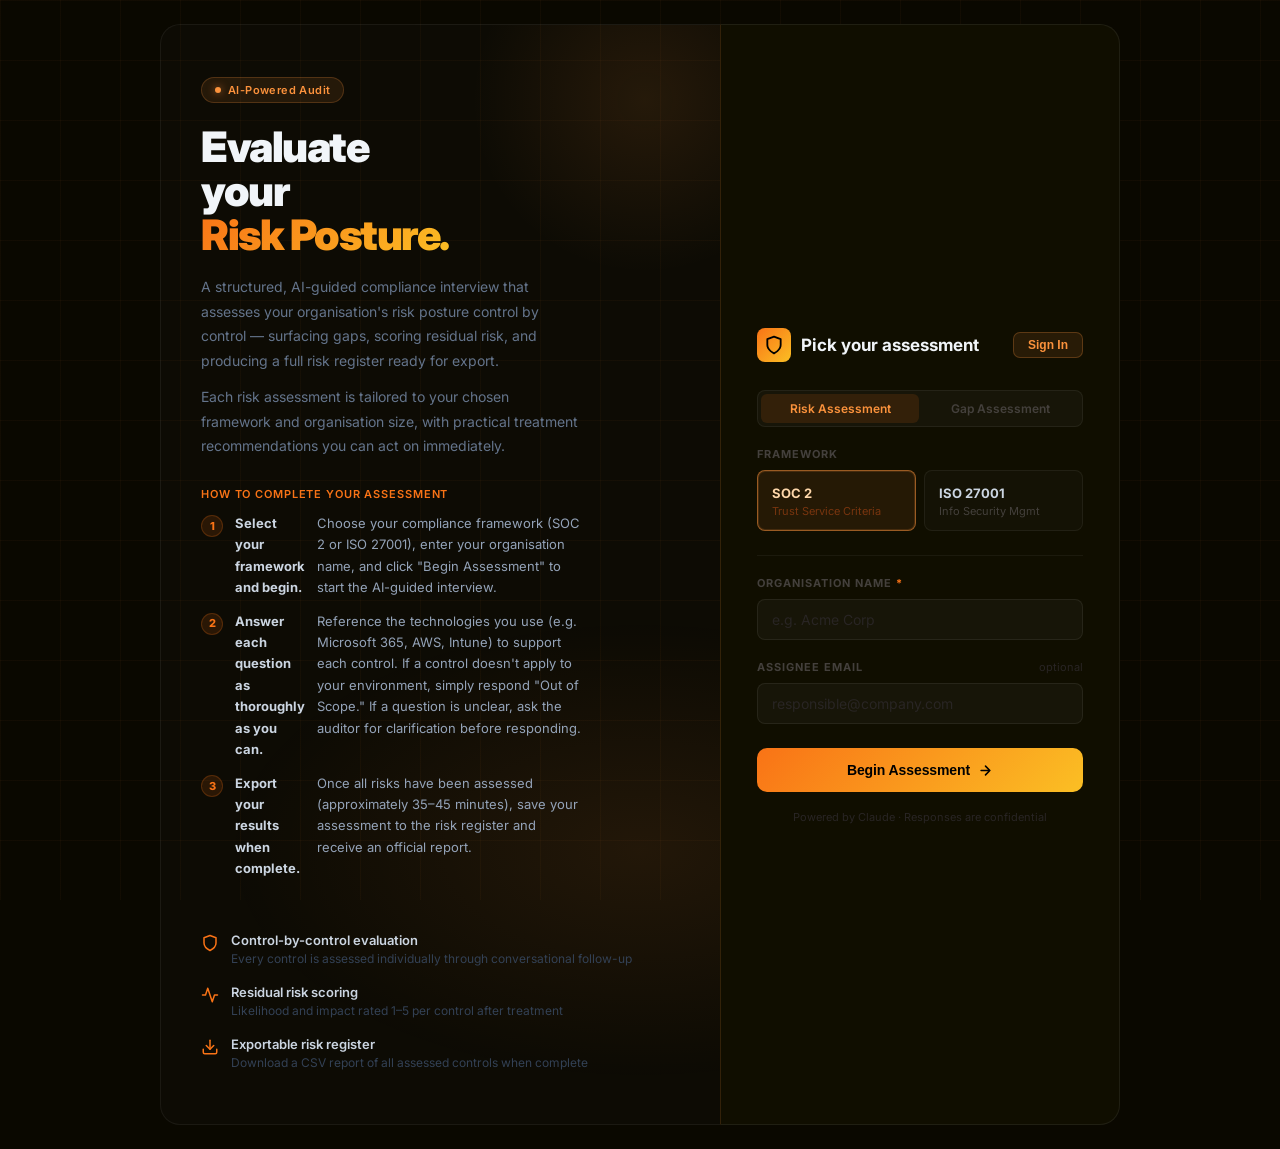
==== templates/index.html @ b74e6c3c "Add landing page setup instructions and a skip-to-end testing shortcut Helps first-time users unders" ====
<!DOCTYPE html>
<html lang="en">
<head>
  <meta charset="UTF-8" />
  <meta name="viewport" content="width=device-width, initial-scale=1.0" />
  <title>Risk Assessment</title>
  <link rel="preconnect" href="https://fonts.googleapis.com" />
  <link rel="preconnect" href="https://fonts.gstatic.com" crossorigin />
  <link href="https://fonts.googleapis.com/css2?family=Inter:wght@400;500;600;700;800;900&display=swap" rel="stylesheet" />
  <link rel="stylesheet" href="/static/style.css" />
  <script>window.USER_EMAIL = {{ user_email | tojson }};</script>
</head>
<body>

  <!-- ── SETUP SCREEN ── -->
  <div id="setup-screen">
    <div class="setup-page">

      <!-- Left hero panel -->
      <div class="hero-panel">
        <div class="hero-badge">
          <span class="badge-dot"></span>
          AI-Powered Audit
        </div>

        <h1 id="hero-title" class="hero-title">
          Evaluate<br>your<br><span class="hero-accent">Risk Posture.</span>
        </h1>

        <p id="hero-body-1" class="hero-body">
          A structured, AI-guided compliance interview that assesses your organisation's
          risk posture control by control — surfacing gaps, scoring residual risk, and
          producing a full risk register ready for export.
        </p>

        <p id="hero-body-2" class="hero-body hero-body-2">
          Each risk assessment is tailored to your chosen framework and organisation size,
          with practical treatment recommendations you can act on immediately.
        </p>

        <div class="hero-instructions">
          <p class="instructions-label">How to complete your assessment</p>
          <ol class="instructions-list">
            <li><strong>Select your framework and begin.</strong> Choose your compliance framework (SOC 2 or ISO 27001), enter your organisation name, and click "Begin Assessment" to start the AI-guided interview.</li>
            <li><strong>Answer each question as thoroughly as you can.</strong> Reference the technologies you use (e.g. Microsoft 365, AWS, Intune) to support each control. If a control doesn't apply to your environment, simply respond "Out of Scope." If a question is unclear, ask the auditor for clarification before responding.</li>
            <li><strong>Export your results when complete.</strong> Once all risks have been assessed (approximately 35–45 minutes), save your assessment to the risk register and receive an official report.</li>
          </ol>
        </div>

        <div class="hero-features">
          <div class="feature-item">
            <svg class="feature-icon" viewBox="0 0 24 24" fill="none" stroke="currentColor" stroke-width="2" stroke-linecap="round" stroke-linejoin="round">
              <path d="M12 22s8-4 8-10V5l-8-3-8 3v7c0 6 8 10 8 10z"/>
            </svg>
            <div>
              <span class="feature-title">Control-by-control evaluation</span>
              <span class="feature-desc">Every control is assessed individually through conversational follow-up</span>
            </div>
          </div>
          <div class="feature-item">
            <svg class="feature-icon" viewBox="0 0 24 24" fill="none" stroke="currentColor" stroke-width="2" stroke-linecap="round" stroke-linejoin="round">
              <polyline points="22 12 18 12 15 21 9 3 6 12 2 12"/>
            </svg>
            <div>
              <span class="feature-title">Residual risk scoring</span>
              <span class="feature-desc">Likelihood and impact rated 1–5 per control after treatment</span>
            </div>
          </div>
          <div class="feature-item">
            <svg class="feature-icon" viewBox="0 0 24 24" fill="none" stroke="currentColor" stroke-width="2" stroke-linecap="round" stroke-linejoin="round">
              <path d="M21 15v4a2 2 0 0 1-2 2H5a2 2 0 0 1-2-2v-4"/><polyline points="7 10 12 15 17 10"/><line x1="12" y1="15" x2="12" y2="3"/>
            </svg>
            <div>
              <span class="feature-title">Exportable risk register</span>
              <span class="feature-desc">Download a CSV report of all assessed controls when complete</span>
            </div>
          </div>
        </div>
      </div>

      <!-- Right form panel -->
      <div class="form-panel">
        <div class="form-panel-header">
          <div class="form-logo">
            <svg width="20" height="20" viewBox="0 0 24 24" fill="none" stroke="currentColor" stroke-width="2.2" stroke-linecap="round" stroke-linejoin="round">
              <path d="M12 22s8-4 8-10V5l-8-3-8 3v7c0 6 8 10 8 10z"/>
            </svg>
          </div>
          <span class="form-panel-title">Pick your assessment</span>
          <div id="auth-header-btn" style="margin-left:auto"></div>
        </div>

        <!-- Mode toggle -->
        <div class="mode-toggle" id="mode-toggle">
          <button class="mode-btn active" data-mode="risk">Risk Assessment</button>
          <button class="mode-btn" data-mode="gap">Gap Assessment</button>
        </div>

        <div class="form-group">
          <label class="field-label">Framework</label>
          <div class="framework-grid">
            <div class="framework-card" data-framework="SOC 2">
              <span class="fw-name">SOC 2 <span class="coming-soon-badge" style="display:none">Coming Soon</span></span>
              <span class="fw-desc">Trust Service Criteria</span>
            </div>
            <div class="framework-card" data-framework="ISO 27001">
              <span class="fw-name">ISO 27001</span>
              <span class="fw-desc">Info Security Mgmt</span>
            </div>
          </div>
        </div>

        <div class="field-divider"></div>

        <div class="form-group">
          <label class="field-label" for="org-name">
            Organisation Name <span class="required">*</span>
          </label>
          <input type="text" id="org-name" placeholder="e.g. Acme Corp" />
        </div>

        <div class="form-group">
          <div class="label-row">
            <label class="field-label" for="assignee">Assignee Email</label>
            <span class="optional-tag">optional</span>
          </div>
          <input type="email" id="assignee" placeholder="responsible@company.com" />
        </div>

        <div id="setup-error" class="error-msg" style="display:none"></div>

        <button id="start-btn" class="btn-primary">
          <span class="btn-inner">
            Begin Assessment
            <svg width="15" height="15" viewBox="0 0 24 24" fill="none" stroke="currentColor" stroke-width="2.5" stroke-linecap="round" stroke-linejoin="round">
              <path d="M5 12h14M12 5l7 7-7 7"/>
            </svg>
          </span>
        </button>

        <div class="form-footer">Powered by Claude · Responses are confidential</div>
      </div>

    </div>
  </div>

  <!-- ── CHAT SCREEN ── -->
  <div id="chat-screen" style="display:none">

    <div class="chat-topbar">
      <div class="topbar-left">
        <div class="topbar-logo">
          <svg width="16" height="16" viewBox="0 0 24 24" fill="none" stroke="currentColor" stroke-width="2.2" stroke-linecap="round" stroke-linejoin="round">
            <path d="M12 22s8-4 8-10V5l-8-3-8 3v7c0 6 8 10 8 10z"/>
          </svg>
        </div>
        <div class="topbar-meta">
          <span class="meta-label">Framework</span>
          <span id="sb-framework" class="meta-value">—</span>
          <span class="topbar-sep">·</span>
          <span class="meta-label">Organisation</span>
          <span id="sb-org" class="meta-value">—</span>
        </div>
      </div>
      <div style="display:flex;align-items:center;gap:8px;">
        <a href="/logout" class="btn-download" style="background:rgba(255,255,255,0.04);border-color:rgba(255,255,255,0.08);color:#64748b;">Sign out</a>
      </div>
    </div>

    <div class="chat-wrapper">

      <div class="chat-progress">
        <div class="progress-header">
          <span>Progress</span>
          <span id="progress-text">0 / 0</span>
        </div>
        <div class="progress-track">
          <div id="progress-bar" class="progress-fill" style="width:0%"></div>
        </div>
      </div>

      <main class="chat-main">
        <div id="messages" class="messages-area"></div>

        <div class="input-area">
          <textarea
            id="answer-input"
            placeholder="Type your answer here… (Press Enter to send, Shift+Enter for new line)"
            rows="3"
            disabled
          ></textarea>
          <button id="send-btn" class="btn-send" disabled onclick="submitAnswer()">Send</button>
        </div>

        <div id="complete-bar" style="display:none">
          <button id="complete-btn" class="btn-complete-large" onclick="completeAndSend()">
            Complete Assessment
          </button>
        </div>
      </main>

    </div>

  </div>

  <!-- ── INSTRUCTIONS MODAL ── -->
  <div id="instructions-backdrop" style="display:none" onclick="handleInstructionsBackdrop(event)">
    <div class="instructions-modal">
      <button class="instructions-close" onclick="closeInstructions(true)">×</button>

      <div class="instructions-header">
        <div class="instructions-icon">
          <svg width="18" height="18" viewBox="0 0 24 24" fill="none" stroke="currentColor" stroke-width="2.2" stroke-linecap="round" stroke-linejoin="round">
            <circle cx="12" cy="12" r="10"/><line x1="12" y1="8" x2="12" y2="12"/><line x1="12" y1="16" x2="12.01" y2="16"/>
          </svg>
        </div>
        <h2 class="instructions-title">Instructions</h2>
      </div>

      <p class="instructions-intro">To help you complete the assessment as efficiently as possible:</p>

      <ol class="instructions-list">
        <li><span>If you are asked about production or operational environments that are not applicable, please respond with Out of Scope so the auditor understands that the control does not apply to your organisation.</span></li>
        <li><span>Where questions ask whether a procedure exists, you may state that appropriate policies and procedures are in place where applicable.</span></li>
        <li><span>Wherever possible, reference the technologies you use to support the relevant control. For example: Microsoft Intune, OneDrive for data transfer, Microsoft 365, AWS, or other tools within your technology stack.</span></li>
        <li><span>If you are unsure about a question, feel free to ask the auditor for clarification before responding.</span></li>
      </ol>

      <div class="instructions-meta">
        The assessment should take approximately <strong>45 minutes to an hour</strong> to complete.
      </div>

      <button class="btn-primary instructions-cta" onclick="closeInstructions(true)">
        <span class="btn-inner">
          Got it — Begin Assessment
          <svg width="15" height="15" viewBox="0 0 24 24" fill="none" stroke="currentColor" stroke-width="2.5" stroke-linecap="round" stroke-linejoin="round">
            <path d="M5 12h14M12 5l7 7-7 7"/>
          </svg>
        </span>
      </button>
    </div>
  </div>

  <!-- ── AUTH MODAL ── -->
  <div id="auth-modal-backdrop" style="display:none" onclick="handleBackdropClick(event)">
    <div class="auth-modal">
      <button class="auth-modal-close" onclick="closeAuthModal()">×</button>

      <div class="auth-tabs">
        <button id="tab-login" class="auth-tab active" onclick="switchAuthTab('login')">Sign In</button>
        <button id="tab-register" class="auth-tab" onclick="switchAuthTab('register')">Register</button>
      </div>

      <!-- Sign In panel -->
      <div id="panel-login" class="auth-tab-panel">
        <div class="form-group">
          <label class="field-label" for="login-email">Email</label>
          <input type="email" id="login-email" placeholder="you@company.com" autocomplete="email" />
        </div>
        <div class="form-group">
          <label class="field-label" for="login-password">Password</label>
          <input type="password" id="login-password" placeholder="••••••••" autocomplete="current-password" />
        </div>
        <div id="login-error" class="error-msg" style="display:none"></div>
        <button class="btn-primary btn-auth" onclick="submitLogin()">
          <span class="btn-inner">Sign In <svg width="14" height="14" viewBox="0 0 24 24" fill="none" stroke="currentColor" stroke-width="2.5" stroke-linecap="round" stroke-linejoin="round"><path d="M5 12h14M12 5l7 7-7 7"/></svg></span>
        </button>
      </div>

      <!-- Register panel -->
      <div id="panel-register" class="auth-tab-panel" style="display:none">
        <div class="form-group">
          <label class="field-label" for="reg-email">Email</label>
          <input type="email" id="reg-email" placeholder="you@company.com" autocomplete="email" />
        </div>
        <div class="form-group">
          <label class="field-label" for="reg-password">Password</label>
          <input type="password" id="reg-password" placeholder="••••••••" autocomplete="new-password" />
        </div>
        <div class="form-group">
          <label class="field-label" for="reg-confirm">Confirm Password</label>
          <input type="password" id="reg-confirm" placeholder="••••••••" autocomplete="new-password" />
        </div>
        <div id="reg-error" class="error-msg" style="display:none"></div>
        <button class="btn-primary btn-auth" onclick="submitRegister()">
          <span class="btn-inner">Create Account <svg width="14" height="14" viewBox="0 0 24 24" fill="none" stroke="currentColor" stroke-width="2.5" stroke-linecap="round" stroke-linejoin="round"><path d="M5 12h14M12 5l7 7-7 7"/></svg></span>
        </button>
      </div>

    </div>
  </div>

  <!-- ── DASHBOARD SCREEN ── -->
  <div id="dashboard-screen" style="display:none">

    <div class="chat-topbar">
      <div class="topbar-left">
        <div class="topbar-logo">
          <svg width="16" height="16" viewBox="0 0 24 24" fill="none" stroke="currentColor" stroke-width="2.2" stroke-linecap="round" stroke-linejoin="round">
            <path d="M12 22s8-4 8-10V5l-8-3-8 3v7c0 6 8 10 8 10z"/>
          </svg>
        </div>
        <div class="topbar-meta">
          <span class="meta-label">Framework</span>
          <span id="dash-framework" class="meta-value">—</span>
          <span class="topbar-sep">·</span>
          <span class="meta-label">Organisation</span>
          <span id="dash-org" class="meta-value">—</span>
        </div>
      </div>
      <a href="/logout" class="btn-download" style="background:rgba(255,255,255,0.04);border-color:rgba(255,255,255,0.08);color:#64748b;">Sign out</a>
    </div>

    <div class="dash-wrapper">

      <div class="dash-header">
        <h2 id="dash-title" class="dash-title">Risk Dashboard</h2>
        <p id="dash-subtitle" class="dash-subtitle"></p>
      </div>

      <div id="dash-sent-banner" class="dash-sent-banner">
        ✓ Your assessment is complete. A full report has been sent to your advisor.
      </div>

      <div id="dash-stats" class="dash-stats"></div>

      <div class="dash-table-wrap">
        <table class="dash-table">
          <thead>
            <tr>
              <th>#</th>
              <th>Risk Name</th>
              <th>Category</th>
              <th>Status</th>
              <th>Residual Risk</th>
              <th>Tool</th>
              <th>Treatment</th>
            </tr>
          </thead>
          <tbody id="dash-tbody"></tbody>
        </table>
      </div>

    </div>
  </div>

  <script src="/static/script.js"></script>
</body>
</html>
---- static/style.css ----
@import url('https://fonts.googleapis.com/css2?family=Inter:wght@400;500;600;700;800;900&display=swap');

*, *::before, *::after { box-sizing: border-box; margin: 0; padding: 0; }

body {
  font-family: 'Inter', -apple-system, BlinkMacSystemFont, "Segoe UI", sans-serif;
  background: #0a0800;
  color: #e2e8f0;
  height: 100vh;
  overflow: auto;
}

/* ── SETUP SCREEN ── */

#setup-screen {
  display: flex;
  align-items: center;
  justify-content: center;
  min-height: 100vh;
  padding: 24px;
  position: relative;
  overflow: visible;
}

/* Background grid */
#setup-screen::before {
  content: '';
  position: fixed;
  inset: 0;
  background-image:
    linear-gradient(rgba(251,146,60,0.04) 1px, transparent 1px),
    linear-gradient(90deg, rgba(251,146,60,0.04) 1px, transparent 1px);
  background-size: 60px 60px;
  pointer-events: none;
}

/* Bottom ambient glow */
#setup-screen::after {
  content: '';
  position: fixed;
  bottom: -200px;
  left: 50%;
  transform: translateX(-50%);
  width: 900px;
  height: 500px;
  background: radial-gradient(ellipse, rgba(251,146,60,0.09) 0%, transparent 65%);
  pointer-events: none;
}

/* Split layout */
.setup-page {
  position: relative;
  z-index: 1;
  display: grid;
  grid-template-columns: 1fr 400px;
  width: 100%;
  max-width: 960px;
  min-height: 580px;
}

/* ── HERO PANEL ── */

.hero-panel {
  padding: 52px 48px 52px 40px;
  display: flex;
  flex-direction: column;
  justify-content: center;
  border: 1px solid rgba(255,255,255,0.06);
  border-right: none;
  border-radius: 20px 0 0 20px;
  background: rgba(255,255,255,0.015);
  position: relative;
  overflow: hidden;
}

/* Top-right glow in hero */
.hero-panel::before {
  content: '';
  position: absolute;
  top: -100px; right: -100px;
  width: 350px;
  height: 350px;
  background: radial-gradient(circle, rgba(251,146,60,0.10) 0%, transparent 70%);
  pointer-events: none;
}

.hero-badge {
  display: inline-flex;
  align-items: center;
  gap: 7px;
  padding: 5px 13px;
  background: rgba(251,146,60,0.1);
  border: 1px solid rgba(251,146,60,0.22);
  border-radius: 99px;
  font-size: 11px;
  font-weight: 600;
  color: #fb923c;
  letter-spacing: 0.4px;
  margin-bottom: 22px;
  width: fit-content;
}

.badge-dot {
  width: 6px;
  height: 6px;
  border-radius: 50%;
  background: #fb923c;
  box-shadow: 0 0 8px rgba(251,146,60,0.7);
  animation: badge-pulse 2s infinite;
}

@keyframes badge-pulse {
  0%, 100% { opacity: 1; }
  50% { opacity: 0.4; }
}

.hero-title {
  font-size: 42px;
  font-weight: 900;
  color: #f1f5f9;
  letter-spacing: -1.5px;
  line-height: 1.05;
  margin-bottom: 18px;
}

.hero-accent {
  background: linear-gradient(135deg, #f97316 0%, #fbbf24 100%);
  -webkit-background-clip: text;
  -webkit-text-fill-color: transparent;
  background-clip: text;
}

.hero-body {
  font-size: 14px;
  color: #64748b;
  line-height: 1.75;
  max-width: 380px;
  margin-bottom: 12px;
}

.hero-body-2 {
  margin-bottom: 28px;
}

/* Instructions */
.hero-instructions {
  margin-bottom: 32px;
}

.instructions-label {
  font-size: 11px;
  font-weight: 600;
  text-transform: uppercase;
  letter-spacing: 0.08em;
  color: #f97316;
  margin-bottom: 12px;
}

.instructions-list {
  list-style: none;
  padding: 0;
  counter-reset: inst;
  display: flex;
  flex-direction: column;
  gap: 12px;
}

.instructions-list li {
  counter-increment: inst;
  display: flex;
  gap: 12px;
  font-size: 13px;
  color: #64748b;
  line-height: 1.6;
  max-width: 380px;
}

.instructions-list li::before {
  content: counter(inst);
  display: flex;
  align-items: center;
  justify-content: center;
  min-width: 20px;
  height: 20px;
  background: rgba(249, 115, 22, 0.12);
  border-radius: 50%;
  font-size: 11px;
  font-weight: 700;
  color: #f97316;
  margin-top: 2px;
}

.instructions-list li strong {
  color: #cbd5e1;
}

/* Feature list */
.hero-features {
  display: flex;
  flex-direction: column;
  gap: 16px;
}

.feature-item {
  display: flex;
  align-items: flex-start;
  gap: 12px;
}

.feature-icon {
  width: 18px;
  height: 18px;
  color: #f97316;
  flex-shrink: 0;
  margin-top: 2px;
}

.feature-title {
  display: block;
  font-size: 13px;
  font-weight: 600;
  color: #cbd5e1;
  margin-bottom: 2px;
}

.feature-desc {
  display: block;
  font-size: 12px;
  color: #334155;
  line-height: 1.5;
}

/* ── FORM PANEL ── */

.form-panel {
  background: #100e00;
  border: 1px solid rgba(255,255,255,0.07);
  border-left: 1px solid rgba(251,146,60,0.15);
  border-radius: 0 20px 20px 0;
  padding: 40px 36px 36px;
  display: flex;
  flex-direction: column;
  justify-content: center;
}

.form-panel-header {
  display: flex;
  align-items: center;
  gap: 10px;
  margin-bottom: 28px;
}

.form-logo {
  width: 34px;
  height: 34px;
  background: linear-gradient(135deg, #f97316, #fbbf24);
  border-radius: 8px;
  display: flex;
  align-items: center;
  justify-content: center;
  color: #000;
  flex-shrink: 0;
}

.form-panel-title {
  font-size: 17px;
  font-weight: 700;
  color: #f1f5f9;
}

.form-group { margin-bottom: 20px; }

.field-label {
  display: block;
  font-size: 11px;
  font-weight: 700;
  text-transform: uppercase;
  letter-spacing: 1px;
  color: #44403c;
  margin-bottom: 9px;
}

.required { color: #f97316; }
.optional-tag { font-size: 11px; color: #292524; }

.label-row {
  display: flex;
  justify-content: space-between;
  align-items: center;
  margin-bottom: 9px;
}
.label-row .field-label { margin-bottom: 0; }

/* ── MODE TOGGLE ── */
.mode-toggle {
  display: flex;
  background: rgba(255,255,255,0.03);
  border: 1px solid rgba(255,255,255,0.06);
  border-radius: 8px;
  padding: 3px;
  gap: 2px;
  margin-bottom: 20px;
}

.mode-btn {
  flex: 1;
  padding: 7px 10px;
  background: none;
  border: none;
  border-radius: 6px;
  font-size: 12px;
  font-weight: 600;
  color: #44403c;
  cursor: pointer;
  transition: all 0.15s;
  font-family: inherit;
}

.mode-btn.active {
  background: rgba(249,115,22,0.12);
  color: #fb923c;
}

.mode-btn:not(.active):hover { color: #64748b; }

/* Framework cards */
.framework-grid {
  display: grid;
  grid-template-columns: 1fr 1fr;
  gap: 8px;
}

.framework-card {
  padding: 14px 14px 12px;
  border: 1px solid rgba(255,255,255,0.06);
  border-radius: 8px;
  cursor: pointer;
  background: rgba(255,255,255,0.02);
  transition: all 0.15s;
}

.framework-card:hover {
  border-color: rgba(251,146,60,0.35);
  background: rgba(251,146,60,0.05);
}

.framework-card.selected {
  border-color: rgba(251,146,60,0.55);
  background: rgba(251,146,60,0.09);
  box-shadow: 0 0 0 1px rgba(251,146,60,0.15) inset;
}

.fw-name {
  display: block;
  font-size: 13px;
  font-weight: 700;
  color: #cbd5e1;
  margin-bottom: 3px;
}

.fw-desc {
  display: block;
  font-size: 11px;
  color: #44403c;
}

.framework-card.selected .fw-name { color: #fed7aa; }
.framework-card.selected .fw-desc { color: #78350f; }

.framework-card.card-disabled {
  cursor: not-allowed;
  opacity: 0.45;
}
.framework-card.card-disabled:hover {
  border-color: rgba(255,255,255,0.06);
  background: rgba(255,255,255,0.02);
}

.coming-soon-badge {
  font-size: 9px;
  font-weight: 700;
  text-transform: uppercase;
  letter-spacing: 0.5px;
  color: #44403c;
  background: rgba(255,255,255,0.05);
  border-radius: 4px;
  padding: 1px 5px;
  margin-left: 4px;
  vertical-align: middle;
}

.field-divider {
  height: 1px;
  background: rgba(255,255,255,0.05);
  margin: 4px 0 20px;
}

/* Inputs */
input {
  width: 100%;
  padding: 11px 14px;
  background: rgba(255,255,255,0.03);
  border: 1px solid rgba(255,255,255,0.07);
  border-radius: 8px;
  font-size: 14px;
  color: #e2e8f0;
  font-family: inherit;
  outline: none;
  transition: all 0.15s;
}

input::placeholder { color: #292524; }

input:focus {
  border-color: rgba(251,146,60,0.45);
  background: rgba(251,146,60,0.04);
  box-shadow: 0 0 0 3px rgba(251,146,60,0.08);
}

/* Error */
.error-msg {
  background: rgba(220,38,38,0.08);
  color: #f87171;
  border: 1px solid rgba(220,38,38,0.2);
  border-radius: 8px;
  padding: 10px 14px;
  font-size: 13px;
  margin-bottom: 14px;
}

/* CTA button */
.btn-primary {
  width: 100%;
  margin-top: 4px;
  padding: 14px;
  background: linear-gradient(135deg, #f97316 0%, #fbbf24 100%);
  color: #000;
  font-size: 14px;
  font-weight: 800;
  border: none;
  border-radius: 10px;
  cursor: pointer;
  letter-spacing: -0.1px;
  transition: all 0.2s;
}

.btn-primary:hover {
  transform: translateY(-1px);
  box-shadow: 0 8px 32px rgba(249,115,22,0.4);
}

.btn-primary:disabled {
  opacity: 0.5;
  cursor: not-allowed;
  transform: none;
  box-shadow: none;
}

.btn-inner {
  display: flex;
  align-items: center;
  justify-content: center;
  gap: 8px;
}

.form-footer {
  text-align: center;
  font-size: 11px;
  color: #292524;
  margin-top: 18px;
}

/* ── CHAT SCREEN ── */

#chat-screen {
  display: flex;
  flex-direction: column;
  height: 100vh;
  background: #0a0800;
  position: relative;
}

#chat-screen::before {
  content: '';
  position: fixed;
  inset: 0;
  background-image:
    linear-gradient(rgba(251,146,60,0.03) 1px, transparent 1px),
    linear-gradient(90deg, rgba(251,146,60,0.03) 1px, transparent 1px);
  background-size: 60px 60px;
  pointer-events: none;
}

.chat-topbar {
  display: flex;
  align-items: center;
  justify-content: space-between;
  padding: 12px 32px;
  border-bottom: 1px solid rgba(255,255,255,0.06);
  flex-shrink: 0;
  position: relative;
  z-index: 1;
}

.topbar-left {
  display: flex;
  align-items: center;
  gap: 12px;
}

.topbar-logo {
  width: 28px;
  height: 28px;
  background: linear-gradient(135deg, #f97316, #fbbf24);
  border-radius: 7px;
  display: flex;
  align-items: center;
  justify-content: center;
  color: #000;
  flex-shrink: 0;
}

.topbar-meta {
  display: flex;
  align-items: center;
  gap: 8px;
}

.topbar-sep { color: #292524; }

.meta-label {
  font-size: 11px;
  text-transform: uppercase;
  letter-spacing: 0.8px;
  color: #44403c;
  font-weight: 600;
}

.meta-value {
  font-size: 13px;
  color: #cbd5e1;
  font-weight: 500;
}

.btn-download {
  padding: 8px 16px;
  background: rgba(251,146,60,0.12);
  color: #fb923c;
  font-size: 13px;
  font-weight: 600;
  border: 1px solid rgba(251,146,60,0.25);
  border-radius: 8px;
  cursor: pointer;
  transition: all 0.15s;
}

.btn-download:hover {
  background: rgba(251,146,60,0.2);
  border-color: rgba(251,146,60,0.4);
}

.chat-wrapper {
  flex: 1;
  display: flex;
  flex-direction: column;
  align-items: center;
  padding: 24px 24px 0;
  overflow: hidden;
  min-height: 0;
  position: relative;
  z-index: 1;
}

/* Progress bar */
.chat-progress {
  width: 100%;
  max-width: 800px;
  margin-bottom: 12px;
}

.progress-header {
  display: flex;
  justify-content: space-between;
  font-size: 11px;
  color: #44403c;
  margin-bottom: 6px;
  font-weight: 600;
  text-transform: uppercase;
  letter-spacing: 0.5px;
}

.progress-track {
  background: rgba(255,255,255,0.06);
  border-radius: 99px;
  height: 4px;
  overflow: hidden;
}

.progress-fill {
  height: 100%;
  background: linear-gradient(90deg, #f97316, #fbbf24);
  border-radius: 99px;
  transition: width 0.4s ease;
}

/* Chat main */
.chat-main {
  width: 100%;
  max-width: 800px;
  flex: 1;
  display: flex;
  flex-direction: column;
  background: #100e00;
  border: 1px solid rgba(255,255,255,0.06);
  border-bottom: none;
  border-radius: 16px 16px 0 0;
  overflow: hidden;
  min-height: 0;
}

.messages-area {
  flex: 1;
  overflow-y: auto;
  padding: 32px 40px;
  display: flex;
  flex-direction: column;
  gap: 20px;
}

.messages-area::-webkit-scrollbar { width: 4px; }
.messages-area::-webkit-scrollbar-track { background: transparent; }
.messages-area::-webkit-scrollbar-thumb { background: rgba(255,255,255,0.08); border-radius: 99px; }

/* Messages */
.message { display: flex; gap: 12px; max-width: 780px; }

.bot-message { align-self: flex-start; }
.user-message { align-self: flex-end; flex-direction: row-reverse; }

.avatar {
  width: 32px;
  height: 32px;
  border-radius: 50%;
  background: rgba(249,115,22,0.12);
  border: 1px solid rgba(249,115,22,0.2);
  display: flex;
  align-items: center;
  justify-content: center;
  flex-shrink: 0;
  margin-top: 4px;
}

.bot-dot {
  width: 10px;
  height: 10px;
  border-radius: 50%;
  background: #f97316;
  box-shadow: 0 0 6px rgba(249,115,22,0.6);
  animation: bot-blink 2s infinite;
}

@keyframes bot-blink {
  0%, 100% { opacity: 1; }
  50% { opacity: 0.3; }
}

.bubble {
  padding: 14px 18px;
  border-radius: 14px;
  font-size: 14px;
  line-height: 1.65;
  max-width: 640px;
}

.bot-message .bubble {
  background: rgba(255,255,255,0.04);
  border: 1px solid rgba(255,255,255,0.07);
  border-top-left-radius: 4px;
  color: #cbd5e1;
}

.user-message .bubble {
  background: linear-gradient(135deg, #f97316, #ea8b00);
  color: #000;
  border-top-right-radius: 4px;
  font-weight: 500;
}

/* Question bubble extras */
.question-number {
  font-size: 11px;
  font-weight: 700;
  text-transform: uppercase;
  letter-spacing: 0.8px;
  color: #f97316;
  margin-bottom: 4px;
}

.question-id {
  font-size: 11px;
  color: #44403c;
  margin-bottom: 8px;
}

.question-text {
  font-size: 15px;
  font-weight: 500;
  color: #e2e8f0;
  line-height: 1.6;
}

/* Control divider */
.control-divider {
  display: flex;
  align-items: center;
  gap: 12px;
  margin: 8px 0;
  color: #44403c;
  font-size: 11px;
  font-weight: 700;
  text-transform: uppercase;
  letter-spacing: 0.8px;
}

.control-divider::before,
.control-divider::after {
  content: "";
  flex: 1;
  height: 1px;
  background: rgba(255,255,255,0.05);
}

/* Assessment bubble */
.assess-bubble { padding: 0 !important; overflow: hidden; min-width: 340px; }

.assess-intro {
  padding: 14px 18px 10px;
  font-size: 14px;
  color: #94a3b8;
  line-height: 1.6;
}

.assess-card {
  border-top: 1px solid rgba(255,255,255,0.06);
  border-bottom: 1px solid rgba(255,255,255,0.06);
  background: rgba(0,0,0,0.2);
}

.assess-header {
  display: flex;
  align-items: center;
  justify-content: space-between;
  gap: 10px;
  padding: 12px 18px;
  border-bottom: 1px solid rgba(255,255,255,0.06);
}

.assess-title {
  font-size: 13px;
  font-weight: 700;
  color: #e2e8f0;
  line-height: 1.4;
}

.assess-body { padding: 4px 0; }

.assess-row {
  display: flex;
  gap: 12px;
  padding: 7px 18px;
  border-bottom: 1px solid rgba(255,255,255,0.04);
  font-size: 13px;
  line-height: 1.5;
}

.assess-row:last-child { border-bottom: none; }

.assess-label {
  width: 100px;
  flex-shrink: 0;
  font-weight: 600;
  color: #44403c;
  font-size: 12px;
}

.assess-value { color: #94a3b8; }

.assess-footer {
  padding: 10px 18px;
  font-size: 12px;
  color: #44403c;
  font-style: italic;
}

/* Badges */
.badge {
  display: inline-block;
  padding: 2px 10px;
  border-radius: 99px;
  font-size: 11px;
  font-weight: 700;
  text-transform: uppercase;
  letter-spacing: 0.5px;
}

.badge-open     { background: rgba(220,38,38,0.15);  color: #f87171; }
.badge-assessed { background: rgba(251,146,60,0.15); color: #fb923c; }
.badge-treated  { background: rgba(34,197,94,0.12);  color: #4ade80; }
.badge-closed   { background: rgba(99,102,241,0.12); color: #a5b4fc; }

/* Gap assessment status badges */
.badge-compliant    { background: rgba(34,197,94,0.12);   color: #4ade80; }
.badge-noncompliant { background: rgba(220,38,38,0.15);   color: #f87171; }
.badge-partial      { background: rgba(251,146,60,0.15);  color: #fb923c; }
.badge-review       { background: rgba(59,130,246,0.12);  color: #93c5fd; }
.badge-na           { background: rgba(99,102,241,0.12);  color: #a5b4fc; }

/* Gap assessment nature badges */
.badge-nature-major { background: rgba(220,38,38,0.10);   color: #fca5a5; }
.badge-nature-minor { background: rgba(234,179,8,0.12);   color: #fde047; }
.badge-nature-obs   { background: rgba(59,130,246,0.10);  color: #93c5fd; }
.badge-nature-ofi   { background: rgba(34,197,94,0.10);   color: #86efac; }

/* ── SECTION BANNER ── */
.section-banner {
  display: flex;
  align-items: center;
  gap: 14px;
  margin: 20px 0 4px;
}

.section-banner::before,
.section-banner::after {
  content: "";
  flex: 1;
  height: 1px;
  background: rgba(249,115,22,0.22);
}

.section-banner-text {
  font-size: 10px;
  font-weight: 800;
  letter-spacing: 2.5px;
  color: #f97316;
  white-space: nowrap;
}

.ack-name {
  font-style: italic;
  color: #44403c;
  font-size: 13px;
  margin-top: 6px;
  line-height: 1.5;
}

/* Typing dots */
.thinking .bubble {
  display: flex;
  gap: 5px;
  align-items: center;
  padding: 18px;
}

.dot {
  width: 7px;
  height: 7px;
  background: #44403c;
  border-radius: 50%;
  animation: bounce 1.2s infinite;
}

.dot:nth-child(2) { animation-delay: 0.2s; }
.dot:nth-child(3) { animation-delay: 0.4s; }

@keyframes bounce {
  0%, 60%, 100% { transform: translateY(0); }
  30% { transform: translateY(-6px); }
}

/* Input area */
.input-area {
  padding: 16px 40px 24px;
  background: #100e00;
  border-top: 1px solid rgba(255,255,255,0.06);
  display: flex;
  gap: 12px;
  align-items: flex-end;
}

#answer-input {
  flex: 1;
  padding: 12px 16px;
  background: rgba(255,255,255,0.03);
  border: 1px solid rgba(255,255,255,0.07);
  border-radius: 10px;
  font-size: 14px;
  font-family: inherit;
  resize: none;
  outline: none;
  line-height: 1.5;
  transition: all 0.15s;
  color: #e2e8f0;
}

#answer-input::placeholder { color: #292524; }

#answer-input:focus {
  border-color: rgba(251,146,60,0.4);
  background: rgba(251,146,60,0.04);
  box-shadow: 0 0 0 3px rgba(251,146,60,0.07);
}

#answer-input:disabled { opacity: 0.4; cursor: not-allowed; }

.btn-send {
  padding: 12px 24px;
  background: linear-gradient(135deg, #f97316, #fbbf24);
  color: #000;
  font-size: 14px;
  font-weight: 800;
  border: none;
  border-radius: 10px;
  cursor: pointer;
  transition: all 0.2s;
  white-space: nowrap;
}

.btn-send:hover:not(:disabled) {
  transform: translateY(-1px);
  box-shadow: 0 6px 20px rgba(249,115,22,0.35);
}

.btn-send:disabled { opacity: 0.4; cursor: not-allowed; transform: none; }

/* Completion card */
.completion-card { font-size: 14px; line-height: 1.7; color: #94a3b8; }
.completion-card h3 { font-size: 17px; margin-bottom: 10px; color: #f1f5f9; }
.completion-card strong { color: #e2e8f0; }
.stat-grid {
  display: grid;
  grid-template-columns: 1fr 1fr;
  gap: 8px;
  margin-top: 14px;
}
.stat-box {
  background: rgba(0,0,0,0.2);
  border: 1px solid rgba(255,255,255,0.06);
  border-radius: 10px;
  padding: 12px 14px;
}
.stat-box .stat-num { font-size: 22px; font-weight: 800; color: #f97316; }
.stat-box .stat-label { font-size: 12px; color: #44403c; margin-top: 2px; }

/* ── COMPLETE BAR ── */
#complete-bar {
  padding: 20px 40px 28px;
  background: #100e00;
  border-top: 1px solid rgba(255,255,255,0.06);
  display: flex;
  justify-content: flex-end;
}

.btn-complete-large {
  padding: 18px 48px;
  background: linear-gradient(135deg, #f97316 0%, #fbbf24 100%);
  color: #000;
  font-size: 16px;
  font-weight: 800;
  border: none;
  border-radius: 12px;
  cursor: pointer;
  letter-spacing: -0.1px;
  box-shadow: 0 4px 24px rgba(249,115,22,0.5);
  animation: complete-pulse 2s ease-in-out infinite;
  transition: transform 0.2s, box-shadow 0.2s;
}

.btn-complete-large:hover {
  background: linear-gradient(135deg, #ea6c0a 0%, #f5b217 100%);
  transform: translateY(-2px);
  box-shadow: 0 10px 36px rgba(249,115,22,0.65);
  animation: none;
}

.btn-complete-large:disabled {
  opacity: 0.6;
  cursor: not-allowed;
  transform: none;
  animation: none;
}

@keyframes complete-pulse {
  0%, 100% { box-shadow: 0 4px 24px rgba(249,115,22,0.5); }
  50%       { box-shadow: 0 4px 36px rgba(249,115,22,0.8); }
}

/* ── INSTRUCTIONS MODAL ── */
#instructions-backdrop {
  position: fixed;
  inset: 0;
  background: rgba(0,0,0,0.65);
  backdrop-filter: blur(6px);
  -webkit-backdrop-filter: blur(6px);
  z-index: 200;
  display: flex;
  align-items: center;
  justify-content: center;
  padding: 24px;
}

.instructions-modal {
  position: relative;
  width: 100%;
  max-width: 520px;
  background: rgba(16,14,0,0.78);
  backdrop-filter: blur(24px);
  -webkit-backdrop-filter: blur(24px);
  border: 1px solid rgba(255,255,255,0.10);
  border-radius: 18px;
  padding: 36px 36px 32px;
  box-shadow: 0 32px 80px rgba(0,0,0,0.6), inset 0 1px 0 rgba(255,255,255,0.06);
}

.instructions-close {
  position: absolute;
  top: 14px;
  right: 16px;
  background: none;
  border: none;
  color: #44403c;
  font-size: 22px;
  cursor: pointer;
  line-height: 1;
  padding: 2px 6px;
  border-radius: 4px;
  transition: color 0.15s;
}
.instructions-close:hover { color: #94a3b8; }

.instructions-header {
  display: flex;
  align-items: center;
  gap: 10px;
  margin-bottom: 20px;
}

.instructions-icon {
  width: 34px;
  height: 34px;
  background: rgba(249,115,22,0.12);
  border: 1px solid rgba(249,115,22,0.22);
  border-radius: 9px;
  display: flex;
  align-items: center;
  justify-content: center;
  color: #f97316;
  flex-shrink: 0;
}

.instructions-title {
  font-size: 20px;
  font-weight: 800;
  color: #f1f5f9;
  letter-spacing: -0.4px;
}

.instructions-intro {
  font-size: 13px;
  color: #64748b;
  margin-bottom: 16px;
  line-height: 1.6;
}

.instructions-list {
  list-style: none;
  counter-reset: inst;
  display: flex;
  flex-direction: column;
  gap: 12px;
  margin-bottom: 20px;
  padding: 0;
}

.instructions-list li {
  counter-increment: inst;
  display: flex;
  gap: 12px;
  font-size: 13px;
  color: #94a3b8;
  line-height: 1.65;
}

.instructions-list li::before {
  content: counter(inst);
  flex-shrink: 0;
  width: 22px;
  height: 22px;
  background: rgba(249,115,22,0.12);
  border: 1px solid rgba(249,115,22,0.22);
  border-radius: 50%;
  font-size: 11px;
  font-weight: 800;
  color: #f97316;
  display: flex;
  align-items: center;
  justify-content: center;
  margin-top: 2px;
}

.instructions-list strong { display: inline; color: #e2e8f0; font-weight: 700; }

.instructions-meta {
  background: rgba(255,255,255,0.03);
  border: 1px solid rgba(255,255,255,0.07);
  border-radius: 10px;
  padding: 12px 16px;
  font-size: 13px;
  color: #64748b;
  line-height: 1.6;
  margin-bottom: 24px;
}

.instructions-meta strong { color: #cbd5e1; }

.instructions-cta { margin-top: 0; }

/* ── DASHBOARD SCREEN ── */

#dashboard-screen {
  display: flex;
  flex-direction: column;
  height: 100vh;
  background: #0a0800;
  position: relative;
}

#dashboard-screen::before {
  content: '';
  position: fixed;
  inset: 0;
  background-image:
    linear-gradient(rgba(251,146,60,0.03) 1px, transparent 1px),
    linear-gradient(90deg, rgba(251,146,60,0.03) 1px, transparent 1px);
  background-size: 60px 60px;
  pointer-events: none;
}

.dash-wrapper {
  flex: 1;
  overflow-y: auto;
  padding: 32px 32px 48px;
  display: flex;
  flex-direction: column;
  align-items: center;
  gap: 24px;
  position: relative;
  z-index: 1;
}

.dash-wrapper::-webkit-scrollbar { width: 4px; }
.dash-wrapper::-webkit-scrollbar-track { background: transparent; }
.dash-wrapper::-webkit-scrollbar-thumb { background: rgba(255,255,255,0.08); border-radius: 99px; }

.dash-header {
  width: 100%;
  max-width: 900px;
}

.dash-title {
  font-size: 26px;
  font-weight: 900;
  color: #f1f5f9;
  letter-spacing: -0.8px;
  margin-bottom: 4px;
}

.dash-subtitle {
  font-size: 13px;
  color: #44403c;
}

.dash-sent-banner {
  width: 100%;
  max-width: 900px;
  padding: 12px 18px;
  background: rgba(34,197,94,0.08);
  border: 1px solid rgba(34,197,94,0.2);
  border-radius: 10px;
  font-size: 13px;
  font-weight: 600;
  color: #4ade80;
}

.dash-stats {
  width: 100%;
  max-width: 900px;
  display: grid;
  grid-template-columns: repeat(6, 1fr);
  gap: 10px;
}

.dash-table-wrap {
  width: 100%;
  max-width: 900px;
  border: 1px solid rgba(255,255,255,0.06);
  border-radius: 12px;
  overflow: hidden;
}

.dash-table {
  width: 100%;
  border-collapse: collapse;
  font-size: 13px;
}

.dash-table thead {
  background: rgba(0,0,0,0.3);
  border-bottom: 1px solid rgba(255,255,255,0.07);
}

.dash-table th {
  padding: 10px 14px;
  text-align: left;
  font-size: 10px;
  font-weight: 700;
  text-transform: uppercase;
  letter-spacing: 0.8px;
  color: #44403c;
  white-space: nowrap;
}

.dash-table tbody tr {
  border-bottom: 1px solid rgba(255,255,255,0.04);
  transition: background 0.1s;
}

.dash-table tbody tr:last-child { border-bottom: none; }

.dash-table tbody tr:hover { background: rgba(255,255,255,0.02); }

.dash-table td {
  padding: 11px 14px;
  vertical-align: top;
  color: #94a3b8;
  line-height: 1.5;
}

.dash-num  { color: #44403c; font-size: 12px; width: 32px; }
.dash-name { color: #e2e8f0; font-weight: 600; max-width: 180px; }
.dash-category {
  font-size: 11px;
  font-weight: 600;
  color: #64748b;
  text-transform: uppercase;
  letter-spacing: 0.4px;
}
.dash-risk { white-space: nowrap; font-size: 12px; }
.dash-tool { color: #fb923c; font-size: 12px; max-width: 130px; }
.dash-treatment { max-width: 240px; font-size: 12px; color: #64748b; }

/* ── AUTH HEADER BUTTON ── */
.auth-signin-btn {
  padding: 5px 14px;
  background: rgba(251,146,60,0.1);
  color: #fb923c;
  font-size: 12px;
  font-weight: 700;
  border: 1px solid rgba(251,146,60,0.25);
  border-radius: 7px;
  cursor: pointer;
  transition: all 0.15s;
  white-space: nowrap;
}
.auth-signin-btn:hover {
  background: rgba(251,146,60,0.18);
  border-color: rgba(251,146,60,0.45);
}
.auth-user-email {
  font-size: 11px;
  color: #44403c;
  margin-right: 8px;
}
.auth-signout-link {
  font-size: 12px;
  color: #44403c;
  text-decoration: none;
  transition: color 0.15s;
}
.auth-signout-link:hover { color: #94a3b8; }

/* ── AUTH MODAL ── */
#auth-modal-backdrop {
  position: fixed;
  inset: 0;
  background: rgba(0,0,0,0.7);
  backdrop-filter: blur(4px);
  z-index: 100;
  display: flex;
  align-items: center;
  justify-content: center;
  padding: 24px;
}

.auth-modal {
  background: #100e00;
  border: 1px solid rgba(251,146,60,0.2);
  border-radius: 16px;
  padding: 32px 32px 28px;
  width: 100%;
  max-width: 400px;
  position: relative;
  box-shadow: 0 24px 80px rgba(0,0,0,0.6);
}

.auth-modal-close {
  position: absolute;
  top: 14px;
  right: 16px;
  background: none;
  border: none;
  color: #44403c;
  font-size: 22px;
  cursor: pointer;
  line-height: 1;
  padding: 2px 6px;
  border-radius: 4px;
  transition: color 0.15s;
}
.auth-modal-close:hover { color: #94a3b8; }

.auth-tabs {
  display: flex;
  gap: 4px;
  margin-bottom: 24px;
  background: rgba(255,255,255,0.03);
  border: 1px solid rgba(255,255,255,0.06);
  border-radius: 8px;
  padding: 3px;
}

.auth-tab {
  flex: 1;
  padding: 7px;
  background: none;
  border: none;
  border-radius: 6px;
  font-size: 13px;
  font-weight: 600;
  color: #44403c;
  cursor: pointer;
  transition: all 0.15s;
}
.auth-tab.active {
  background: rgba(251,146,60,0.12);
  color: #fb923c;
}

.auth-tab-panel .form-group { margin-bottom: 16px; }

.btn-auth {
  margin-top: 8px;
}
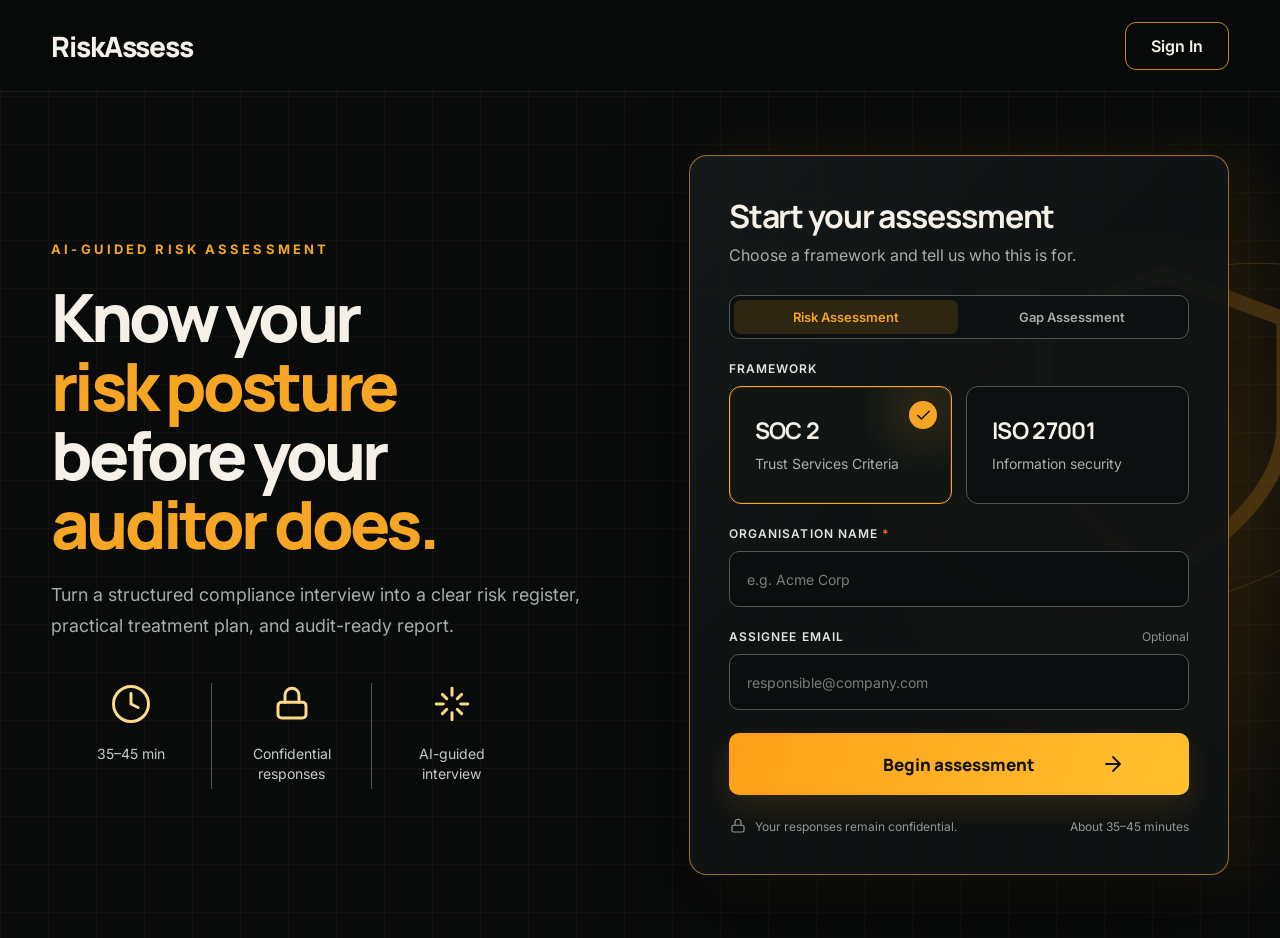
==== commit b16ab18b: "Redesign landing page to match new reference mockup Ports the provided reference stylesheet (CSS cus" ====
--- a/templates/index.html
+++ b/templates/index.html
@@ -6,7 +6,7 @@
   <title>Risk Assessment</title>
   <link rel="preconnect" href="https://fonts.googleapis.com" />
   <link rel="preconnect" href="https://fonts.gstatic.com" crossorigin />
-  <link href="https://fonts.googleapis.com/css2?family=Inter:wght@400;500;600;700;800;900&display=swap" rel="stylesheet" />
+  <link href="https://fonts.googleapis.com/css2?family=Inter:wght@400;500;600;700;800;900&family=Manrope:wght@700;800&display=swap" rel="stylesheet" />
   <link rel="stylesheet" href="/static/style.css" />
   <script>window.USER_EMAIL = {{ user_email | tojson }};</script>
 </head>
@@ -14,134 +14,123 @@
 
   <!-- ── SETUP SCREEN ── -->
   <div id="setup-screen">
-    <div class="setup-page">
-
-      <!-- Left hero panel -->
-      <div class="hero-panel">
-        <div class="hero-badge">
-          <span class="badge-dot"></span>
-          AI-Powered Audit
-        </div>
-
-        <h1 id="hero-title" class="hero-title">
-          Evaluate<br>your<br><span class="hero-accent">Risk Posture.</span>
+
+    <header class="site-header">
+      <a href="/" class="brand">RiskAssess</a>
+      <nav class="site-nav"></nav>
+      <div id="auth-header-btn"></div>
+    </header>
+
+    <main class="hero">
+      <div class="hero__content">
+        <p class="eyebrow">AI-Guided Risk Assessment</p>
+
+        <h1 id="hero-title">
+          Know your
+          <span>risk posture</span>
+          before your
+          <span>auditor does.</span>
         </h1>
 
-        <p id="hero-body-1" class="hero-body">
-          A structured, AI-guided compliance interview that assesses your organisation's
-          risk posture control by control — surfacing gaps, scoring residual risk, and
-          producing a full risk register ready for export.
+        <p id="hero-body-1" class="hero__summary">
+          Turn a structured compliance interview into a clear risk register, practical
+          treatment plan, and audit-ready report.
         </p>
 
-        <p id="hero-body-2" class="hero-body hero-body-2">
-          Each risk assessment is tailored to your chosen framework and organisation size,
-          with practical treatment recommendations you can act on immediately.
-        </p>
-
-        <div class="hero-instructions">
-          <p class="instructions-label">How to complete your assessment</p>
-          <ol class="instructions-list">
-            <li><strong>Select your framework and begin.</strong> Choose your compliance framework (SOC 2 or ISO 27001), enter your organisation name, and click "Begin Assessment" to start the AI-guided interview.</li>
-            <li><strong>Answer each question as thoroughly as you can.</strong> Reference the technologies you use (e.g. Microsoft 365, AWS, Intune) to support each control. If a control doesn't apply to your environment, simply respond "Out of Scope." If a question is unclear, ask the auditor for clarification before responding.</li>
-            <li><strong>Export your results when complete.</strong> Once all risks have been assessed (approximately 35–45 minutes), save your assessment to the risk register and receive an official report.</li>
-          </ol>
-        </div>
-
-        <div class="hero-features">
-          <div class="feature-item">
-            <svg class="feature-icon" viewBox="0 0 24 24" fill="none" stroke="currentColor" stroke-width="2" stroke-linecap="round" stroke-linejoin="round">
-              <path d="M12 22s8-4 8-10V5l-8-3-8 3v7c0 6 8 10 8 10z"/>
+        <div class="trust-signals">
+          <div class="trust-signal">
+            <svg viewBox="0 0 24 24">
+              <circle cx="12" cy="12" r="10"/><polyline points="12 6 12 12 16 14"/>
             </svg>
-            <div>
-              <span class="feature-title">Control-by-control evaluation</span>
-              <span class="feature-desc">Every control is assessed individually through conversational follow-up</span>
+            <span>35–45 min</span>
+          </div>
+          <div class="trust-signal">
+            <svg viewBox="0 0 24 24">
+              <rect x="4" y="11" width="16" height="9" rx="2"/><path d="M8 11V7a4 4 0 0 1 8 0v4"/>
+            </svg>
+            <span>Confidential responses</span>
+          </div>
+          <div class="trust-signal">
+            <svg viewBox="0 0 24 24">
+              <path d="M12 3v4M12 17v4M3 12h4M17 12h4M6.5 6.5l2.5 2.5M15 15l2.5 2.5M6.5 17.5L9 15M15 9l2.5-2.5"/>
+            </svg>
+            <span>AI-guided interview</span>
+          </div>
+        </div>
+      </div>
+
+      <div class="shield-art">
+        <div class="shield-art__orbit"></div>
+        <svg viewBox="0 0 24 24">
+          <path d="M12 22s8-4 8-10V5l-8-3-8 3v7c0 6 8 10 8 10z"/>
+        </svg>
+      </div>
+
+      <div class="assessment-card">
+        <div class="assessment-card__intro">
+          <h2>Start your assessment</h2>
+          <p>Choose a framework and tell us who this is for.</p>
+        </div>
+
+        <form class="assessment-form" onsubmit="return false">
+          <div class="mode-toggle" id="mode-toggle">
+            <button type="button" class="mode-btn active" data-mode="risk">Risk Assessment</button>
+            <button type="button" class="mode-btn" data-mode="gap">Gap Assessment</button>
+          </div>
+
+          <fieldset class="framework-fieldset">
+            <legend>Framework</legend>
+            <div class="framework-options">
+              <label class="framework-option" data-framework="SOC 2">
+                <input type="radio" name="framework" value="SOC 2" checked />
+                <span class="framework-option__check">
+                  <svg viewBox="0 0 24 24"><polyline points="20 6 9 17 4 12"/></svg>
+                </span>
+                <span class="framework-option__name">SOC 2 <span class="coming-soon-badge" style="display:none">Coming Soon</span></span>
+                <span class="framework-option__description">Trust Services Criteria</span>
+              </label>
+              <label class="framework-option" data-framework="ISO 27001">
+                <input type="radio" name="framework" value="ISO 27001" />
+                <span class="framework-option__check">
+                  <svg viewBox="0 0 24 24"><polyline points="20 6 9 17 4 12"/></svg>
+                </span>
+                <span class="framework-option__name">ISO 27001</span>
+                <span class="framework-option__description">Information security</span>
+              </label>
             </div>
-          </div>
-          <div class="feature-item">
-            <svg class="feature-icon" viewBox="0 0 24 24" fill="none" stroke="currentColor" stroke-width="2" stroke-linecap="round" stroke-linejoin="round">
-              <polyline points="22 12 18 12 15 21 9 3 6 12 2 12"/>
-            </svg>
-            <div>
-              <span class="feature-title">Residual risk scoring</span>
-              <span class="feature-desc">Likelihood and impact rated 1–5 per control after treatment</span>
-            </div>
-          </div>
-          <div class="feature-item">
-            <svg class="feature-icon" viewBox="0 0 24 24" fill="none" stroke="currentColor" stroke-width="2" stroke-linecap="round" stroke-linejoin="round">
-              <path d="M21 15v4a2 2 0 0 1-2 2H5a2 2 0 0 1-2-2v-4"/><polyline points="7 10 12 15 17 10"/><line x1="12" y1="15" x2="12" y2="3"/>
-            </svg>
-            <div>
-              <span class="feature-title">Exportable risk register</span>
-              <span class="feature-desc">Download a CSV report of all assessed controls when complete</span>
-            </div>
-          </div>
-        </div>
-      </div>
-
-      <!-- Right form panel -->
-      <div class="form-panel">
-        <div class="form-panel-header">
-          <div class="form-logo">
-            <svg width="20" height="20" viewBox="0 0 24 24" fill="none" stroke="currentColor" stroke-width="2.2" stroke-linecap="round" stroke-linejoin="round">
-              <path d="M12 22s8-4 8-10V5l-8-3-8 3v7c0 6 8 10 8 10z"/>
-            </svg>
-          </div>
-          <span class="form-panel-title">Pick your assessment</span>
-          <div id="auth-header-btn" style="margin-left:auto"></div>
-        </div>
-
-        <!-- Mode toggle -->
-        <div class="mode-toggle" id="mode-toggle">
-          <button class="mode-btn active" data-mode="risk">Risk Assessment</button>
-          <button class="mode-btn" data-mode="gap">Gap Assessment</button>
-        </div>
-
-        <div class="form-group">
-          <label class="field-label">Framework</label>
-          <div class="framework-grid">
-            <div class="framework-card" data-framework="SOC 2">
-              <span class="fw-name">SOC 2 <span class="coming-soon-badge" style="display:none">Coming Soon</span></span>
-              <span class="fw-desc">Trust Service Criteria</span>
-            </div>
-            <div class="framework-card" data-framework="ISO 27001">
-              <span class="fw-name">ISO 27001</span>
-              <span class="fw-desc">Info Security Mgmt</span>
-            </div>
-          </div>
-        </div>
-
-        <div class="field-divider"></div>
-
-        <div class="form-group">
-          <label class="field-label" for="org-name">
-            Organisation Name <span class="required">*</span>
+          </fieldset>
+
+          <label class="form-field">
+            <span>Organisation Name <span class="required">*</span></span>
+            <input type="text" id="org-name" placeholder="e.g. Acme Corp" />
           </label>
-          <input type="text" id="org-name" placeholder="e.g. Acme Corp" />
-        </div>
-
-        <div class="form-group">
-          <div class="label-row">
-            <label class="field-label" for="assignee">Assignee Email</label>
-            <span class="optional-tag">optional</span>
-          </div>
-          <input type="email" id="assignee" placeholder="responsible@company.com" />
-        </div>
-
-        <div id="setup-error" class="error-msg" style="display:none"></div>
-
-        <button id="start-btn" class="btn-primary">
-          <span class="btn-inner">
-            Begin Assessment
-            <svg width="15" height="15" viewBox="0 0 24 24" fill="none" stroke="currentColor" stroke-width="2.5" stroke-linecap="round" stroke-linejoin="round">
+
+          <label class="form-field">
+            <span class="form-field__label">Assignee Email <span class="form-field__optional">Optional</span></span>
+            <input type="email" id="assignee" placeholder="responsible@company.com" />
+          </label>
+
+          <div id="setup-error" class="error-msg" style="display:none"></div>
+
+          <button id="start-btn" type="button" class="primary-action">
+            Begin assessment
+            <svg viewBox="0 0 24 24">
               <path d="M5 12h14M12 5l7 7-7 7"/>
             </svg>
-          </span>
-        </button>
-
-        <div class="form-footer">Powered by Claude · Responses are confidential</div>
-      </div>
-
-    </div>
+          </button>
+
+          <div class="form-reassurance">
+            <span>
+              <svg viewBox="0 0 24 24">
+                <rect x="4" y="11" width="16" height="9" rx="2"/><path d="M8 11V7a4 4 0 0 1 8 0v4"/>
+              </svg>
+              Your responses remain confidential.
+            </span>
+            <span>About 35–45 minutes</span>
+          </div>
+        </form>
+      </div>
+    </main>
   </div>
 
   <!-- ── CHAT SCREEN ── -->
--- a/static/style.css
+++ b/static/style.css
@@ -1,271 +1,782 @@
-@import url('https://fonts.googleapis.com/css2?family=Inter:wght@400;500;600;700;800;900&display=swap');
+@import url('https://fonts.googleapis.com/css2?family=Inter:wght@400;500;600;700;800;900&family=Manrope:wght@700;800&display=swap');
+
+:root {
+  color-scheme: dark;
+  --bg: #090b0b;
+  --surface: #111515;
+  --surface-raised: #151a19;
+  --surface-soft: #0d1010;
+  --border: #2a302d;
+  --border-strong: #515955;
+  --text: #f5f1e8;
+  --text-muted: #a7aea9;
+  --accent: #f6a524;
+  --accent-bright: #ffb52b;
+  --accent-soft: #ffd889;
+  --ink: #111511;
+  --radius-card: 18px;
+  --radius-control: 10px;
+  --page-gutter: clamp(24px, 4vw, 60px);
+}
 
 *, *::before, *::after { box-sizing: border-box; margin: 0; padding: 0; }
 
+html { scroll-behavior: smooth; }
+
 body {
-  font-family: 'Inter', -apple-system, BlinkMacSystemFont, "Segoe UI", sans-serif;
-  background: #0a0800;
-  color: #e2e8f0;
-  height: 100vh;
-  overflow: auto;
-}
+  min-width: 320px;
+  min-height: 100vh;
+  overflow-x: hidden;
+  color: var(--text);
+  background:
+    radial-gradient(circle at 89% 53%, rgba(246, 165, 36, 0.12), transparent 21rem),
+    linear-gradient(rgba(246, 165, 36, 0.04) 1px, transparent 1px),
+    linear-gradient(90deg, rgba(246, 165, 36, 0.04) 1px, transparent 1px),
+    var(--bg);
+  background-size: auto, 48px 48px, 48px 48px, auto;
+  font-family: "Inter", system-ui, -apple-system, BlinkMacSystemFont, "Segoe UI", sans-serif;
+  -webkit-font-smoothing: antialiased;
+}
+
+a { color: inherit; text-decoration: none; }
+button, input { font: inherit; }
 
 /* ── SETUP SCREEN ── */
 
-#setup-screen {
-  display: flex;
-  align-items: center;
-  justify-content: center;
-  min-height: 100vh;
-  padding: 24px;
+/* ── HEADER ── */
+.site-header {
   position: relative;
-  overflow: visible;
-}
-
-/* Background grid */
-#setup-screen::before {
-  content: '';
-  position: fixed;
-  inset: 0;
-  background-image:
-    linear-gradient(rgba(251,146,60,0.04) 1px, transparent 1px),
-    linear-gradient(90deg, rgba(251,146,60,0.04) 1px, transparent 1px);
-  background-size: 60px 60px;
-  pointer-events: none;
-}
-
-/* Bottom ambient glow */
-#setup-screen::after {
-  content: '';
-  position: fixed;
-  bottom: -200px;
-  left: 50%;
-  transform: translateX(-50%);
-  width: 900px;
-  height: 500px;
-  background: radial-gradient(ellipse, rgba(251,146,60,0.09) 0%, transparent 65%);
-  pointer-events: none;
-}
-
-/* Split layout */
-.setup-page {
+  z-index: 10;
+  display: grid;
+  grid-template-columns: 1fr auto 1fr;
+  align-items: center;
+  min-height: 92px;
+  padding: 14px var(--page-gutter);
+  border-bottom: 1px solid rgba(255, 255, 255, 0.09);
+  background: rgba(9, 11, 11, 0.83);
+  backdrop-filter: blur(18px);
+}
+
+.brand {
+  display: inline-block;
+  width: fit-content;
+  font-family: "Manrope", sans-serif;
+  font-size: 28px;
+  font-weight: 800;
+  color: var(--text);
+  letter-spacing: -0.04em;
+}
+
+.site-nav {
+  display: flex;
+  align-items: center;
+  gap: 54px;
+  color: #c0c3c0;
+  font-size: 16px;
+}
+
+.site-nav a {
+  position: relative;
+  padding: 10px 0;
+  transition: color 160ms ease-out;
+}
+
+.site-nav a::after {
+  position: absolute;
+  right: 0;
+  bottom: 3px;
+  left: 0;
+  height: 1px;
+  content: "";
+  background: var(--accent);
+  transform: scaleX(0);
+  transform-origin: right;
+  transition: transform 180ms ease-out;
+}
+
+.site-nav a:hover,
+.site-nav a:focus-visible {
+  color: var(--text);
+}
+
+.site-nav a:hover::after,
+.site-nav a:focus-visible::after {
+  transform: scaleX(1);
+  transform-origin: left;
+}
+
+.sign-in {
+  grid-column: 3;
+  justify-self: end;
+  padding: 13px 25px;
+  border: 1px solid rgba(246, 165, 36, 0.8);
+  border-radius: 11px;
+  font-weight: 600;
+  cursor: pointer;
+  background: none;
+  color: var(--text);
+  transition:
+    background 160ms ease-out,
+    border-color 160ms ease-out,
+    transform 160ms ease-out;
+}
+
+.sign-in:hover,
+.sign-in:focus-visible {
+  border-color: var(--accent-bright);
+  background: rgba(246, 165, 36, 0.08);
+  transform: translateY(-1px);
+}
+
+#auth-header-btn {
+  grid-column: 3;
+  justify-self: end;
+  display: flex;
+  align-items: center;
+  gap: 12px;
+}
+
+.auth-user-email { font-size: 13px; color: var(--text-muted); }
+.auth-signout-link { font-size: 13px; color: var(--text-muted); transition: color 0.15s; }
+.auth-signout-link:hover { color: var(--text); }
+
+/* ── HERO ── */
+.hero {
+  position: relative;
+  display: grid;
+  grid-template-columns: minmax(0, 1.02fr) minmax(500px, 0.98fr);
+  gap: clamp(48px, 6vw, 96px);
+  align-items: center;
+  width: min(100%, 1500px);
+  min-height: calc(100vh - 92px);
+  margin: 0 auto;
+  padding: clamp(48px, 7vh, 84px) var(--page-gutter);
+}
+
+.hero__content {
   position: relative;
   z-index: 1;
+  max-width: 690px;
+  animation: fade-rise 520ms ease-out both;
+}
+
+.eyebrow {
+  margin: 0 0 25px;
+  color: var(--accent);
+  font-size: 13px;
+  font-weight: 700;
+  letter-spacing: 0.24em;
+  text-transform: uppercase;
+}
+
+h1,
+h2,
+p {
+  margin-top: 0;
+}
+
+h1 {
+  max-width: 650px;
+  margin-bottom: 22px;
+  font-family: "Manrope", sans-serif;
+  font-size: clamp(52px, 5.2vw, 78px);
+  font-weight: 800;
+  letter-spacing: -0.057em;
+  line-height: 1.04;
+}
+
+h1 span {
+  display: block;
+  color: var(--accent);
+}
+
+.hero__summary {
+  max-width: 610px;
+  margin-bottom: 42px;
+  color: var(--text-muted);
+  font-size: clamp(16px, 1.4vw, 19px);
+  line-height: 1.7;
+}
+
+.trust-signals {
   display: grid;
-  grid-template-columns: 1fr 400px;
+  grid-template-columns: repeat(3, minmax(0, 1fr));
+  max-width: 480px;
+}
+
+.trust-signal {
+  display: grid;
+  grid-template-rows: 48px auto;
+  gap: 13px;
+  align-items: start;
+  justify-items: center;
+  min-height: 106px;
+  padding: 0 24px;
+  color: #c7cbc7;
+  font-size: 14px;
+  line-height: 1.4;
+  text-align: center;
+}
+
+.trust-signal + .trust-signal {
+  border-left: 1px solid var(--border-strong);
+}
+
+.trust-signal svg {
+  width: 42px;
+  height: 42px;
+  fill: none;
+  stroke: var(--accent-soft);
+  stroke-linecap: round;
+  stroke-linejoin: round;
+  stroke-width: 1.7;
+}
+
+.shield-art {
+  position: absolute;
+  z-index: -1;
+  top: 18%;
+  right: -5%;
+  width: min(52%, 360px);
+  opacity: 0.22;
+  pointer-events: none;
+}
+
+.shield-art > svg {
   width: 100%;
-  max-width: 960px;
-  min-height: 580px;
-}
-
-/* ── HERO PANEL ── */
-
-.hero-panel {
-  padding: 52px 48px 52px 40px;
+  fill: none;
+  stroke: var(--accent);
+  stroke-width: 1;
+}
+
+.shield-art__orbit {
+  position: absolute;
+  top: 9%;
+  left: -20%;
+  width: 148%;
+  aspect-ratio: 1.65;
+  border: 1px solid var(--accent);
+  border-radius: 50%;
+  transform: rotate(-19deg);
+  animation: orbit-drift 22s ease-in-out infinite alternate;
+}
+
+/* ── ASSESSMENT CARD ── */
+.assessment-card {
+  position: relative;
+  z-index: 2;
+  width: 100%;
+  max-width: 640px;
+  justify-self: end;
+  padding: clamp(30px, 3vw, 42px);
+  border: 1px solid rgba(246, 165, 36, 0.6);
+  border-radius: var(--radius-card);
+  background:
+    linear-gradient(135deg, rgba(255, 255, 255, 0.025), transparent 42%),
+    rgba(17, 21, 21, 0.94);
+  box-shadow:
+    0 26px 80px rgba(0, 0, 0, 0.52),
+    23px 3px 54px rgba(246, 165, 36, 0.11),
+    inset 0 1px rgba(255, 255, 255, 0.035);
+  animation: fade-rise 520ms 100ms ease-out both;
+}
+
+.assessment-card__intro {
+  margin-bottom: 30px;
+}
+
+.assessment-card h2 {
+  margin-bottom: 7px;
+  font-family: "Manrope", sans-serif;
+  font-size: clamp(26px, 2.5vw, 34px);
+  font-weight: 700;
+  letter-spacing: -0.035em;
+}
+
+.assessment-card__intro p {
+  margin-bottom: 0;
+  color: var(--text-muted);
+  font-size: 16px;
+}
+
+.assessment-form {
+  display: grid;
+  gap: 22px;
+}
+
+/* Mode toggle (Risk / Gap Assessment) — not part of the reference design, styled to match */
+.mode-toggle {
+  display: flex;
+  background: var(--surface-soft);
+  border: 1px solid var(--border-strong);
+  border-radius: var(--radius-control);
+  padding: 4px;
+  gap: 2px;
+}
+
+.mode-btn {
+  flex: 1;
+  padding: 9px 10px;
+  background: none;
+  border: none;
+  border-radius: 7px;
+  font-size: 13px;
+  font-weight: 600;
+  color: var(--text-muted);
+  cursor: pointer;
+  transition: all 0.15s;
+  font-family: inherit;
+}
+
+.mode-btn.active {
+  background: rgba(246, 165, 36, 0.14);
+  color: var(--accent);
+}
+
+.mode-btn:not(.active):hover { color: var(--text); }
+
+.framework-fieldset {
+  min-width: 0;
+  margin: 0;
+  padding: 0;
+  border: 0;
+}
+
+.framework-fieldset legend,
+.form-field > span {
+  display: block;
+  margin-bottom: 10px;
+  color: #e0e3df;
+  font-size: 12px;
+  font-weight: 600;
+  letter-spacing: 0.09em;
+  text-transform: uppercase;
+}
+
+.framework-options {
+  display: grid;
+  grid-template-columns: repeat(2, minmax(0, 1fr));
+  gap: 14px;
+}
+
+.framework-option {
+  position: relative;
+  display: grid;
+  gap: 5px;
+  min-height: 118px;
+  padding: 27px 25px;
+  overflow: hidden;
+  cursor: pointer;
+  border: 1px solid var(--border-strong);
+  border-radius: 12px;
+  background: var(--surface-soft);
+  transition:
+    border-color 180ms ease-out,
+    background 180ms ease-out,
+    box-shadow 180ms ease-out,
+    transform 180ms ease-out;
+}
+
+.framework-option:hover {
+  border-color: #777f7b;
+  transform: translateY(-1px);
+}
+
+.framework-option:has(input:checked) {
+  border-color: var(--accent);
+  background:
+    radial-gradient(circle at 88% 19%, rgba(246, 165, 36, 0.13), transparent 30%),
+    #101514;
+  box-shadow: inset 0 0 0 1px rgba(246, 165, 36, 0.14);
+}
+
+.framework-option:has(input:focus-visible) {
+  outline: 3px solid rgba(246, 165, 36, 0.34);
+  outline-offset: 3px;
+}
+
+.framework-option:has(input:disabled) {
+  cursor: not-allowed;
+  opacity: 0.45;
+}
+
+.framework-option:has(input:disabled):hover {
+  border-color: var(--border-strong);
+  transform: none;
+}
+
+.framework-option input {
+  position: absolute;
+  width: 1px;
+  height: 1px;
+  overflow: hidden;
+  clip: rect(0 0 0 0);
+  clip-path: inset(50%);
+  white-space: nowrap;
+}
+
+.framework-option__check {
+  position: absolute;
+  top: 14px;
+  right: 14px;
+  display: grid;
+  width: 28px;
+  height: 28px;
+  place-items: center;
+  border-radius: 50%;
+  color: var(--ink);
+  background: var(--accent);
+  opacity: 0;
+  transform: scale(0.75);
+  transition:
+    opacity 160ms ease-out,
+    transform 160ms ease-out;
+}
+
+.framework-option:has(input:checked) .framework-option__check {
+  opacity: 1;
+  transform: scale(1);
+}
+
+.framework-option__check svg {
+  width: 17px;
+  height: 17px;
+  fill: none;
+  stroke: currentColor;
+  stroke-linecap: round;
+  stroke-linejoin: round;
+  stroke-width: 2.2;
+}
+
+.framework-option__name {
+  padding-right: 32px;
+  font-family: "Manrope", sans-serif;
+  font-size: 23px;
+  font-weight: 700;
+  letter-spacing: -0.03em;
+}
+
+.framework-option__description {
+  color: var(--text-muted);
+  font-size: 14px;
+}
+
+.coming-soon-badge {
+  font-size: 9px;
+  font-weight: 700;
+  text-transform: uppercase;
+  letter-spacing: 0.5px;
+  color: var(--text-muted);
+  background: rgba(255,255,255,0.05);
+  border-radius: 4px;
+  padding: 1px 5px;
+  margin-left: 4px;
+  vertical-align: middle;
+}
+
+.form-field {
+  display: block;
+}
+
+.form-field__label {
+  display: flex !important;
+  justify-content: space-between;
+}
+
+.form-field__optional {
+  color: #8a908c;
+  font-size: 12px;
+  font-weight: 400;
+  letter-spacing: 0;
+  text-transform: none;
+}
+
+.form-field input {
+  width: 100%;
+  height: 56px;
+  padding: 0 17px;
+  color: var(--text);
+  caret-color: var(--accent);
+  border: 1px solid var(--border-strong);
+  border-radius: var(--radius-control);
+  outline: 0;
+  background: rgba(10, 13, 13, 0.72);
+  transition:
+    border-color 160ms ease-out,
+    box-shadow 160ms ease-out,
+    background 160ms ease-out;
+}
+
+.form-field input::placeholder {
+  color: #777e7a;
+}
+
+.form-field input:hover {
+  border-color: #717976;
+}
+
+.form-field input:focus {
+  border-color: var(--accent);
+  background: #0c1010;
+  box-shadow: 0 0 0 3px rgba(246, 165, 36, 0.2);
+}
+
+.primary-action {
+  position: relative;
+  display: flex;
+  align-items: center;
+  justify-content: center;
+  width: 100%;
+  min-height: 62px;
+  margin-top: 1px;
+  padding: 0 22px;
+  cursor: pointer;
+  color: var(--ink);
+  border: 0;
+  border-radius: var(--radius-control);
+  background: linear-gradient(112deg, #ff9f19, #ffc12f);
+  box-shadow: 0 12px 28px rgba(246, 165, 36, 0.13);
+  font-family: "Manrope", sans-serif;
+  font-size: 17px;
+  font-weight: 800;
+  transition:
+    filter 160ms ease-out,
+    box-shadow 160ms ease-out,
+    transform 160ms ease-out;
+}
+
+.primary-action svg {
+  position: absolute;
+  right: clamp(50px, 5vw, 70px);
+  width: 24px;
+  height: 24px;
+  fill: none;
+  stroke: currentColor;
+  stroke-linecap: round;
+  stroke-linejoin: round;
+  stroke-width: 1.8;
+  transition: transform 160ms ease-out;
+}
+
+.primary-action:hover {
+  filter: brightness(1.06);
+  box-shadow: 0 15px 32px rgba(246, 165, 36, 0.2);
+  transform: translateY(-1px);
+}
+
+.primary-action:hover svg {
+  transform: translateX(3px);
+}
+
+.primary-action:disabled {
+  opacity: 0.5;
+  cursor: not-allowed;
+  transform: none;
+  box-shadow: none;
+}
+
+.primary-action:focus-visible,
+.sign-in:focus-visible,
+.site-nav a:focus-visible {
+  outline: 3px solid rgba(246, 165, 36, 0.4);
+  outline-offset: 3px;
+}
+
+.primary-action:active {
+  transform: translateY(0);
+}
+
+.form-reassurance {
+  display: flex;
+  justify-content: space-between;
+  gap: 18px;
+  color: #909793;
+  font-size: 12px;
+}
+
+.form-reassurance span {
+  display: inline-flex;
+  align-items: center;
+  gap: 8px;
+}
+
+.form-reassurance svg {
+  width: 18px;
+  height: 18px;
+  fill: none;
+  stroke: currentColor;
+  stroke-linecap: round;
+  stroke-linejoin: round;
+  stroke-width: 1.6;
+}
+
+@keyframes fade-rise {
+  from {
+    opacity: 0;
+    transform: translateY(10px);
+  }
+  to {
+    opacity: 1;
+    transform: translateY(0);
+  }
+}
+
+@keyframes orbit-drift {
+  from {
+    transform: rotate(-19deg) translateX(-3px);
+  }
+  to {
+    transform: rotate(-17deg) translateX(5px);
+  }
+}
+
+@media (max-width: 1100px) {
+  .site-header {
+    grid-template-columns: 1fr auto;
+  }
+
+  .site-nav {
+    display: none;
+  }
+
+  .hero {
+    grid-template-columns: 1fr;
+    max-width: 820px;
+    padding-top: 64px;
+    padding-bottom: 72px;
+  }
+
+  .hero__content {
+    max-width: none;
+  }
+
+  .assessment-card {
+    max-width: none;
+    justify-self: stretch;
+  }
+
+  .shield-art {
+    right: 4%;
+  }
+}
+
+@media (max-width: 640px) {
+  :root {
+    --page-gutter: 20px;
+  }
+
+  .site-header {
+    min-height: 76px;
+  }
+
+  .brand {
+    font-size: 23px;
+  }
+
+  .sign-in {
+    padding: 10px 16px;
+    font-size: 14px;
+  }
+
+  .hero {
+    min-height: auto;
+    gap: 44px;
+    padding-top: 46px;
+    padding-bottom: 48px;
+  }
+
+  .eyebrow {
+    margin-bottom: 18px;
+    font-size: 11px;
+  }
+
+  h1 {
+    margin-bottom: 18px;
+    font-size: clamp(43px, 13.5vw, 60px);
+  }
+
+  .hero__summary {
+    margin-bottom: 32px;
+    font-size: 16px;
+  }
+
+  .trust-signals {
+    grid-template-columns: 1fr;
+    gap: 18px;
+  }
+
+  .trust-signal {
+    grid-template-columns: 43px 1fr;
+    grid-template-rows: 1fr;
+    align-items: center;
+    min-height: 0;
+    padding: 0;
+  }
+
+  .trust-signal + .trust-signal {
+    padding-top: 18px;
+    border-top: 1px solid var(--border);
+    border-left: 0;
+  }
+
+  .shield-art {
+    top: 20%;
+    right: -12%;
+    width: 60%;
+    opacity: 0.13;
+  }
+
+  .assessment-card {
+    padding: 26px 20px;
+    border-radius: 15px;
+  }
+
+  .assessment-card__intro {
+    margin-bottom: 25px;
+  }
+
+  .framework-options {
+    grid-template-columns: 1fr;
+  }
+
+  .framework-option {
+    min-height: 96px;
+    padding: 22px;
+  }
+
+  .form-reassurance {
+    flex-direction: column;
+    gap: 8px;
+  }
+
+  .primary-action svg {
+    right: 43px;
+  }
+}
+
+@media (prefers-reduced-motion: reduce) {
+  *,
+  *::before,
+  *::after {
+    scroll-behavior: auto !important;
+    animation-duration: 0.01ms !important;
+    animation-iteration-count: 1 !important;
+    transition-duration: 0.01ms !important;
+  }
+}
+
+/* ── SHARED FORM CHROME (also used by login.html / register.html / instructions & auth modals) ── */
+
+.form-panel {
+  position: relative;
+  background: #100e00;
+  border: 1.5px solid rgba(251,146,60,0.3);
+  border-radius: 22px;
+  padding: 40px 40px 32px;
   display: flex;
   flex-direction: column;
   justify-content: center;
-  border: 1px solid rgba(255,255,255,0.06);
-  border-right: none;
-  border-radius: 20px 0 0 20px;
-  background: rgba(255,255,255,0.015);
-  position: relative;
-  overflow: hidden;
-}
-
-/* Top-right glow in hero */
-.hero-panel::before {
-  content: '';
-  position: absolute;
-  top: -100px; right: -100px;
-  width: 350px;
-  height: 350px;
-  background: radial-gradient(circle, rgba(251,146,60,0.10) 0%, transparent 70%);
-  pointer-events: none;
-}
-
-.hero-badge {
-  display: inline-flex;
-  align-items: center;
-  gap: 7px;
-  padding: 5px 13px;
-  background: rgba(251,146,60,0.1);
-  border: 1px solid rgba(251,146,60,0.22);
-  border-radius: 99px;
-  font-size: 11px;
-  font-weight: 600;
-  color: #fb923c;
-  letter-spacing: 0.4px;
-  margin-bottom: 22px;
-  width: fit-content;
-}
-
-.badge-dot {
-  width: 6px;
-  height: 6px;
-  border-radius: 50%;
-  background: #fb923c;
-  box-shadow: 0 0 8px rgba(251,146,60,0.7);
-  animation: badge-pulse 2s infinite;
-}
-
-@keyframes badge-pulse {
-  0%, 100% { opacity: 1; }
-  50% { opacity: 0.4; }
-}
-
-.hero-title {
-  font-size: 42px;
-  font-weight: 900;
-  color: #f1f5f9;
-  letter-spacing: -1.5px;
-  line-height: 1.05;
-  margin-bottom: 18px;
-}
-
-.hero-accent {
-  background: linear-gradient(135deg, #f97316 0%, #fbbf24 100%);
-  -webkit-background-clip: text;
-  -webkit-text-fill-color: transparent;
-  background-clip: text;
-}
-
-.hero-body {
-  font-size: 14px;
-  color: #64748b;
-  line-height: 1.75;
-  max-width: 380px;
-  margin-bottom: 12px;
-}
-
-.hero-body-2 {
-  margin-bottom: 28px;
-}
-
-/* Instructions */
-.hero-instructions {
-  margin-bottom: 32px;
-}
-
-.instructions-label {
-  font-size: 11px;
-  font-weight: 600;
-  text-transform: uppercase;
-  letter-spacing: 0.08em;
-  color: #f97316;
-  margin-bottom: 12px;
-}
-
-.instructions-list {
-  list-style: none;
-  padding: 0;
-  counter-reset: inst;
-  display: flex;
-  flex-direction: column;
-  gap: 12px;
-}
-
-.instructions-list li {
-  counter-increment: inst;
-  display: flex;
-  gap: 12px;
-  font-size: 13px;
-  color: #64748b;
-  line-height: 1.6;
-  max-width: 380px;
-}
-
-.instructions-list li::before {
-  content: counter(inst);
-  display: flex;
-  align-items: center;
-  justify-content: center;
-  min-width: 20px;
-  height: 20px;
-  background: rgba(249, 115, 22, 0.12);
-  border-radius: 50%;
-  font-size: 11px;
-  font-weight: 700;
-  color: #f97316;
-  margin-top: 2px;
-}
-
-.instructions-list li strong {
-  color: #cbd5e1;
-}
-
-/* Feature list */
-.hero-features {
-  display: flex;
-  flex-direction: column;
-  gap: 16px;
-}
-
-.feature-item {
-  display: flex;
-  align-items: flex-start;
-  gap: 12px;
-}
-
-.feature-icon {
-  width: 18px;
-  height: 18px;
-  color: #f97316;
-  flex-shrink: 0;
-  margin-top: 2px;
-}
-
-.feature-title {
-  display: block;
-  font-size: 13px;
-  font-weight: 600;
-  color: #cbd5e1;
-  margin-bottom: 2px;
-}
-
-.feature-desc {
-  display: block;
-  font-size: 12px;
-  color: #334155;
-  line-height: 1.5;
-}
-
-/* ── FORM PANEL ── */
-
-.form-panel {
-  background: #100e00;
-  border: 1px solid rgba(255,255,255,0.07);
-  border-left: 1px solid rgba(251,146,60,0.15);
-  border-radius: 0 20px 20px 0;
-  padding: 40px 36px 36px;
-  display: flex;
-  flex-direction: column;
-  justify-content: center;
-}
-
-.form-panel-header {
-  display: flex;
-  align-items: center;
-  gap: 10px;
-  margin-bottom: 28px;
-}
-
-.form-logo {
-  width: 34px;
-  height: 34px;
-  background: linear-gradient(135deg, #f97316, #fbbf24);
-  border-radius: 8px;
-  display: flex;
-  align-items: center;
-  justify-content: center;
-  color: #000;
-  flex-shrink: 0;
-}
-
-.form-panel-title {
-  font-size: 17px;
-  font-weight: 700;
-  color: #f1f5f9;
+  box-shadow: 0 24px 60px rgba(0,0,0,0.45), 0 0 40px rgba(251,146,60,0.06);
 }
 
 .form-group { margin-bottom: 20px; }
@@ -281,121 +792,7 @@
 }
 
 .required { color: #f97316; }
-.optional-tag { font-size: 11px; color: #292524; }
-
-.label-row {
-  display: flex;
-  justify-content: space-between;
-  align-items: center;
-  margin-bottom: 9px;
-}
-.label-row .field-label { margin-bottom: 0; }
-
-/* ── MODE TOGGLE ── */
-.mode-toggle {
-  display: flex;
-  background: rgba(255,255,255,0.03);
-  border: 1px solid rgba(255,255,255,0.06);
-  border-radius: 8px;
-  padding: 3px;
-  gap: 2px;
-  margin-bottom: 20px;
-}
-
-.mode-btn {
-  flex: 1;
-  padding: 7px 10px;
-  background: none;
-  border: none;
-  border-radius: 6px;
-  font-size: 12px;
-  font-weight: 600;
-  color: #44403c;
-  cursor: pointer;
-  transition: all 0.15s;
-  font-family: inherit;
-}
-
-.mode-btn.active {
-  background: rgba(249,115,22,0.12);
-  color: #fb923c;
-}
-
-.mode-btn:not(.active):hover { color: #64748b; }
-
-/* Framework cards */
-.framework-grid {
-  display: grid;
-  grid-template-columns: 1fr 1fr;
-  gap: 8px;
-}
-
-.framework-card {
-  padding: 14px 14px 12px;
-  border: 1px solid rgba(255,255,255,0.06);
-  border-radius: 8px;
-  cursor: pointer;
-  background: rgba(255,255,255,0.02);
-  transition: all 0.15s;
-}
-
-.framework-card:hover {
-  border-color: rgba(251,146,60,0.35);
-  background: rgba(251,146,60,0.05);
-}
-
-.framework-card.selected {
-  border-color: rgba(251,146,60,0.55);
-  background: rgba(251,146,60,0.09);
-  box-shadow: 0 0 0 1px rgba(251,146,60,0.15) inset;
-}
-
-.fw-name {
-  display: block;
-  font-size: 13px;
-  font-weight: 700;
-  color: #cbd5e1;
-  margin-bottom: 3px;
-}
-
-.fw-desc {
-  display: block;
-  font-size: 11px;
-  color: #44403c;
-}
-
-.framework-card.selected .fw-name { color: #fed7aa; }
-.framework-card.selected .fw-desc { color: #78350f; }
-
-.framework-card.card-disabled {
-  cursor: not-allowed;
-  opacity: 0.45;
-}
-.framework-card.card-disabled:hover {
-  border-color: rgba(255,255,255,0.06);
-  background: rgba(255,255,255,0.02);
-}
-
-.coming-soon-badge {
-  font-size: 9px;
-  font-weight: 700;
-  text-transform: uppercase;
-  letter-spacing: 0.5px;
-  color: #44403c;
-  background: rgba(255,255,255,0.05);
-  border-radius: 4px;
-  padding: 1px 5px;
-  margin-left: 4px;
-  vertical-align: middle;
-}
-
-.field-divider {
-  height: 1px;
-  background: rgba(255,255,255,0.05);
-  margin: 4px 0 20px;
-}
-
-/* Inputs */
+
 input {
   width: 100%;
   padding: 11px 14px;
@@ -417,7 +814,6 @@
   box-shadow: 0 0 0 3px rgba(251,146,60,0.08);
 }
 
-/* Error */
 .error-msg {
   background: rgba(220,38,38,0.08);
   color: #f87171;
@@ -428,7 +824,6 @@
   margin-bottom: 14px;
 }
 
-/* CTA button */
 .btn-primary {
   width: 100%;
   margin-top: 4px;
@@ -463,13 +858,6 @@
   gap: 8px;
 }
 
-.form-footer {
-  text-align: center;
-  font-size: 11px;
-  color: #292524;
-  margin-top: 18px;
-}
-
 /* ── CHAT SCREEN ── */
 
 #chat-screen {
